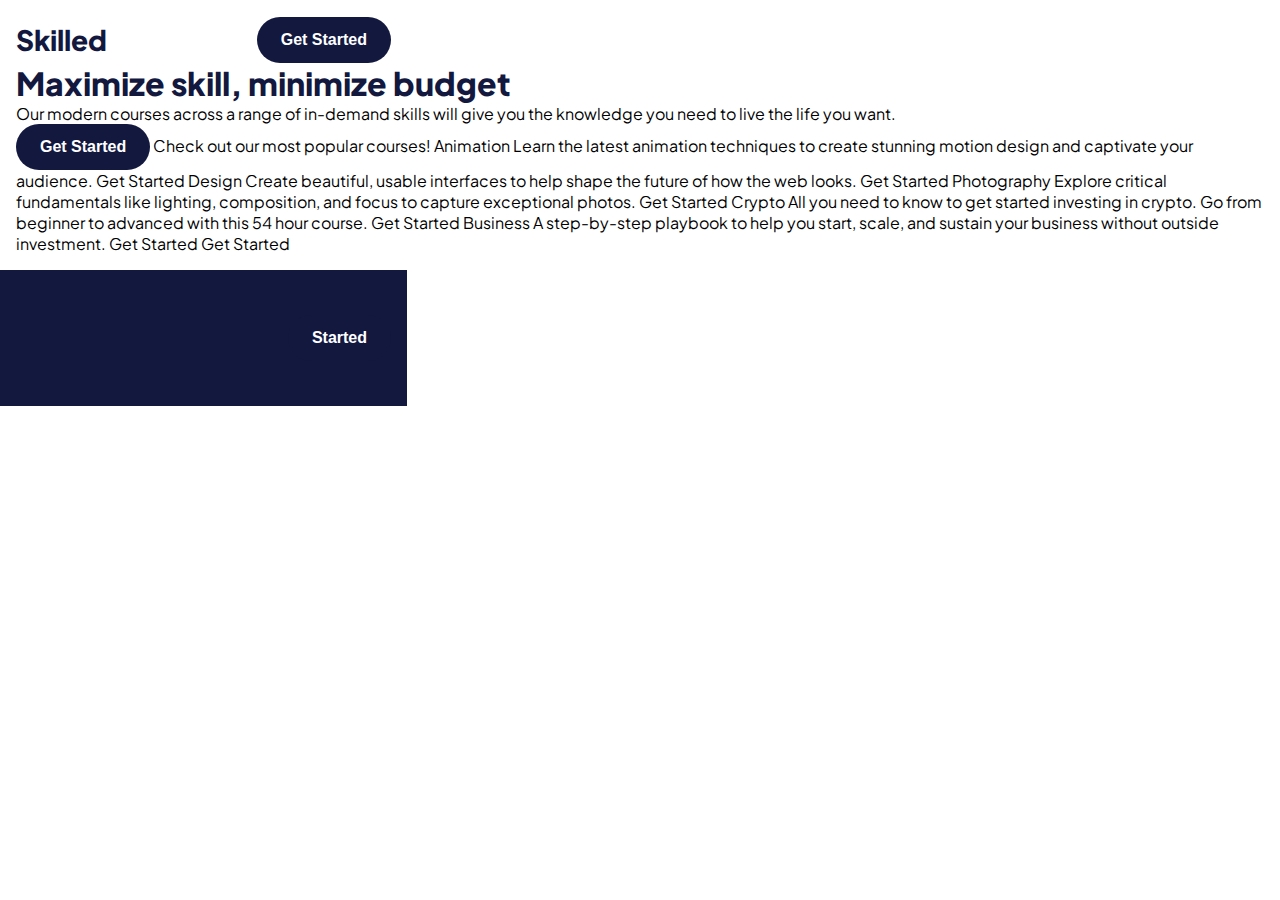
==== 5.skilled-elearning-landing-page/skilled-elearning-landing-page/starter-code/index.html @ 96f42844 "bitcampis davalebebi 1-5" ====
<!DOCTYPE html>
<html lang="en">

<head>
  <meta charset="UTF-8">
  <meta name="viewport" content="width=device-width, initial-scale=1.0">
  <link rel="preconnect" href="https://fonts.googleapis.com">
  <link rel="preconnect" href="https://fonts.gstatic.com" crossorigin>
  <link href="https://fonts.googleapis.com/css2?family=Plus+Jakarta+Sans&display=swap" rel="stylesheet">
  <link rel="icon" type="image/png" sizes="32x32" href="./assets/favicon-32x32.png">
  <link rel="stylesheet" href="style.css">
  <title>Frontend Mentor | Skilled e-learning landing page</title>
</head>

<body class="font">
  <div class="container">
    <div class="header">
      <div class="logo dark">Skilled</div>
      <button>Get Started</button>
    </div>
    <h1 class="dark">Maximize skill, minimize budget</h1>
    <p class="">
      Our modern courses across a range of in-demand skills will give you the
      knowledge you need to live the life you want.
    </p>
    <button>Get Started</button>

    Check out our most popular courses!

    Animation
    Learn the latest animation techniques to create stunning motion
    design and captivate your audience.
    Get Started

    Design
    Create beautiful, usable interfaces to help shape the future of
    how the web looks.
    Get Started

    Photography
    Explore critical fundamentals like lighting, composition, and focus
    to capture exceptional photos.
    Get Started

    Crypto
    All you need to know to get started investing in crypto. Go from beginner
    to advanced with this 54 hour course.
    Get Started

    Business
    A step-by-step playbook to help you start, scale, and sustain your business
    without outside investment.
    Get Started

    Get Started
  </div>
  <div class="footer">
    <div class="logo dark">Skilled</div>
    <button>Started</button>
  </div>
</body>

</html>
---- 5.skilled-elearning-landing-page/skilled-elearning-landing-page/starter-code/style.css ----
*{
    margin: 0;
    padding: 0;
}

:root{
    --h1-light: #c70a59;
}


body {
    font-family: 'Plus Jakarta Sans';
    font-style: normal;
}
.container {
    margin: 16px;
}
.dark {
    color: #13183F;
    font-weight: 800;
}
.header, .footer {
    width: 375px;
    display: flex;
    justify-content: space-between;
    align-items: center;    
}
.logo {
    font-size: 28px;
    margin: 6px 0px;
    line-height: 35px;
}
button {
    background: #13183F;
    color: white;
    border: 0;
    font-weight: 700;
    font-size: 16px;
    border-radius: 28px;
    line-height: 28px;
    padding: 9px 24px;
    margin: 0px;
}







.footer  {
    background-color: #13183F;
    color: white;
    height: 104px;
    padding: 16px;
}
.footer>h4 {
    background: linear-gradient(180deg, #4851FF 0%, #F02AA6 100%);
    border-radius: 28px;
    border-radius: 28px;
    line-height: 28px;
    padding: 9px 24px;
    margin: 0px;
}
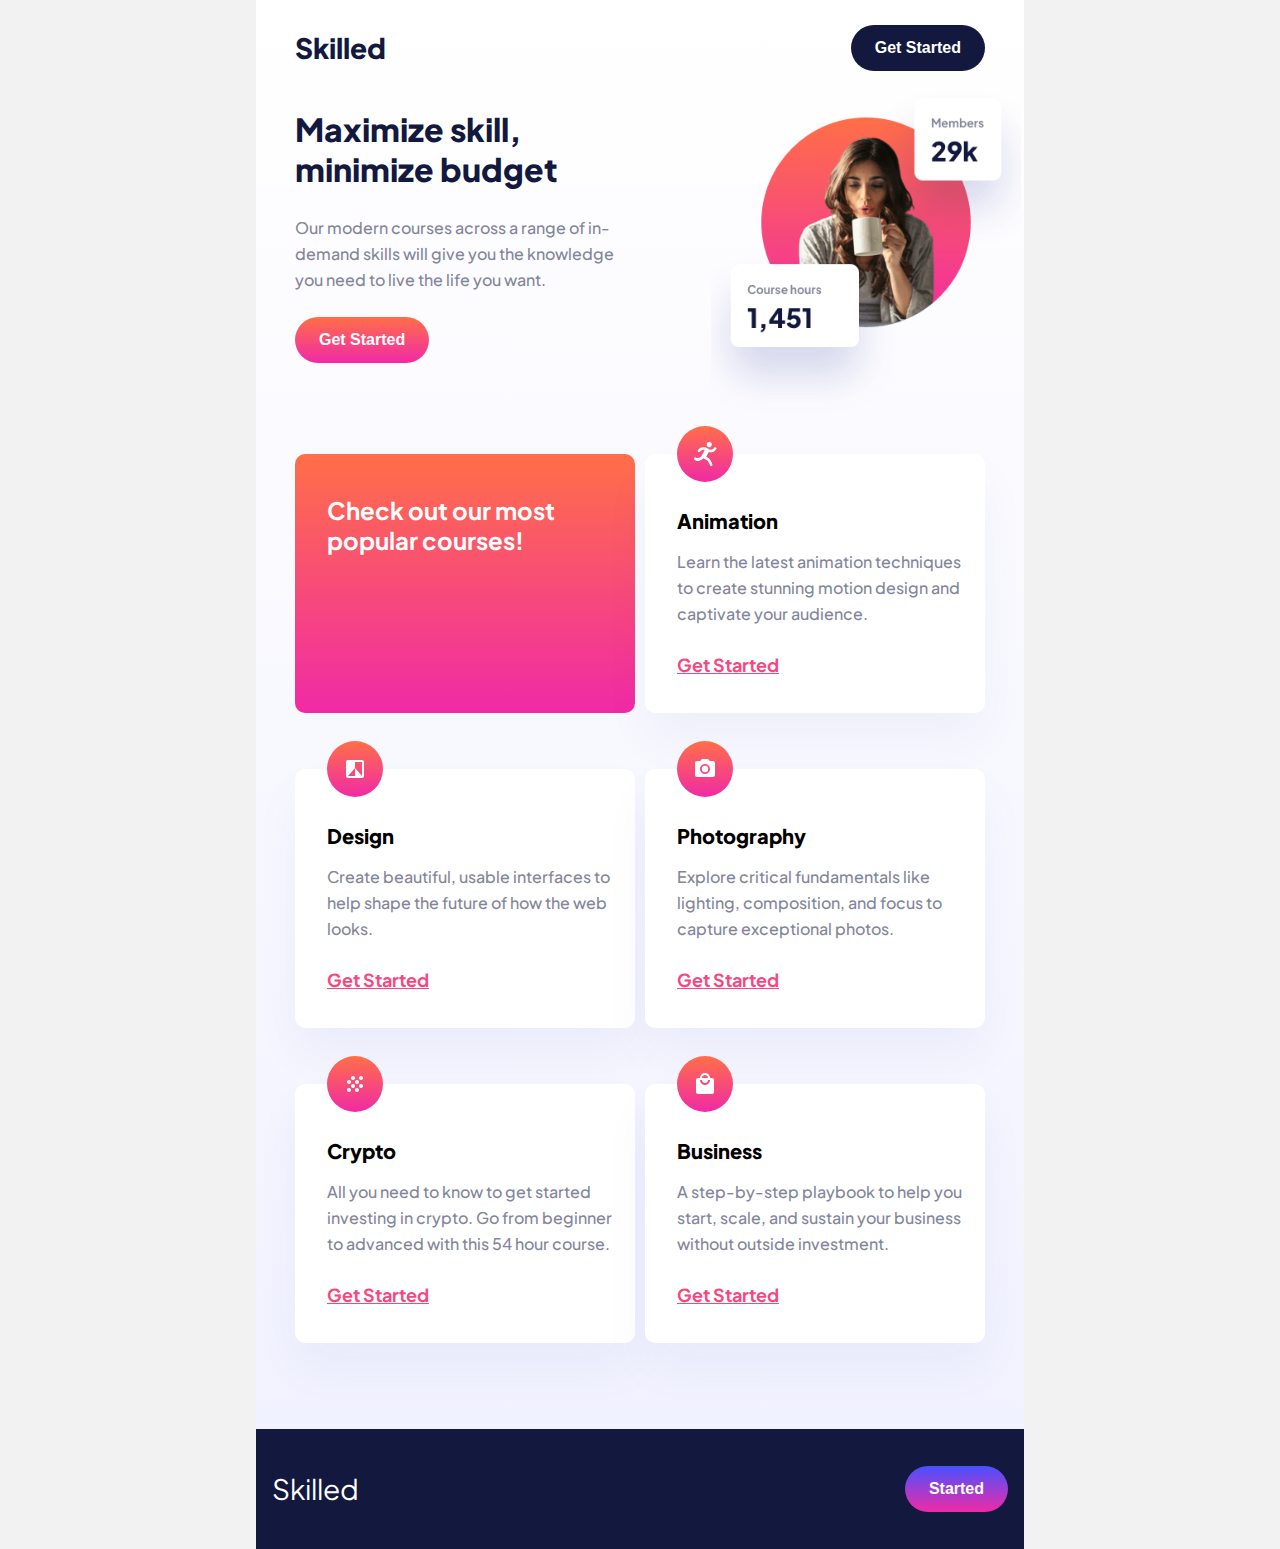
==== commit 11d00315: "5 - to finish, 6 added" ====
--- a/5.skilled-elearning-landing-page/skilled-elearning-landing-page/starter-code/index.html
+++ b/5.skilled-elearning-landing-page/skilled-elearning-landing-page/starter-code/index.html
@@ -14,49 +14,69 @@
 
 <body class="font">
   <div class="container">
-    <div class="header">
-      <div class="logo dark">Skilled</div>
-      <button>Get Started</button>
+    <div class="top">
+      <div class="header">
+        <div class="logo dark-text">Skilled</div>
+        <button>Get Started</button>
+      </div>
+      <div class="head-stats">
+        <div class="head">
+          <h1 class="dark-text">Maximize skill, minimize budget</h1>
+          <p>
+            Our modern courses across a range of in-demand skills will give you the
+            knowledge you need to live the life you want.
+          </p>
+          <button class="mdl-button">Get Started</button>
+        </div>
+        <div class="">
+          <img src="./assets/image-hero-mobile.png">
+        </div>
+      </div>
+      <div class="courses-grid">
+        <div class="courses-head">
+          <h2>Check out our most popular courses!</h2>
+        </div>
+        <div class="course-info">
+          <img src="./assets/icon-animation.svg">
+          <h3>Animation</h3>
+          <p>Learn the latest animation techniques to create stunning motion
+            design and captivate your audience.</p>
+          <a href="">Get Started</a>
+        </div>
+        <div class="course-info">
+          <img src="./assets/icon-design.svg">
+          <h3>Design</h3>
+          <p>Create beautiful, usable interfaces to help shape the future of
+            how the web looks.</p>
+          <a href="">Get Started</a>
+        </div>
+        <div class="course-info">
+          <img src="./assets/icon-photography.svg">
+          <h3>Photography</h3>
+          <p>Explore critical fundamentals like lighting, composition, and focus
+            to capture exceptional photos.</p>
+          <a href="">Get Started</a>
+        </div>
+        <div class="course-info">
+          <img src="./assets/icon-crypto.svg">
+          <h3>Crypto</h3>
+          <p>All you need to know to get started investing in crypto. Go from beginner
+            to advanced with this 54 hour course.</p>
+          <a href="">Get Started</a>
+        </div>
+        <div class="course-info">
+          <img src="./assets/icon-business.svg">
+          <h3>Business</h3>
+          <p>A step-by-step playbook to help you start, scale, and sustain your business
+            without outside investment.</p>
+          <a href="">Get Started</a>
+        </div>
+      </div>
     </div>
-    <h1 class="dark">Maximize skill, minimize budget</h1>
-    <p class="">
-      Our modern courses across a range of in-demand skills will give you the
-      knowledge you need to live the life you want.
-    </p>
-    <button>Get Started</button>
-
-    Check out our most popular courses!
-
-    Animation
-    Learn the latest animation techniques to create stunning motion
-    design and captivate your audience.
-    Get Started
-
-    Design
-    Create beautiful, usable interfaces to help shape the future of
-    how the web looks.
-    Get Started
-
-    Photography
-    Explore critical fundamentals like lighting, composition, and focus
-    to capture exceptional photos.
-    Get Started
-
-    Crypto
-    All you need to know to get started investing in crypto. Go from beginner
-    to advanced with this 54 hour course.
-    Get Started
-
-    Business
-    A step-by-step playbook to help you start, scale, and sustain your business
-    without outside investment.
-    Get Started
-
-    Get Started
-  </div>
-  <div class="footer">
-    <div class="logo dark">Skilled</div>
-    <button>Started</button>
+    <div class="footer">
+      <div class="logo">Skilled</div>
+      <button class="btm-button">Started</button>
+    </div>
   </div>
 </body>
 
--- a/5.skilled-elearning-landing-page/skilled-elearning-landing-page/starter-code/style.css
+++ b/5.skilled-elearning-landing-page/skilled-elearning-landing-page/starter-code/style.css
@@ -11,16 +11,22 @@
 body {
     font-family: 'Plus Jakarta Sans';
     font-style: normal;
+    display: flex;
+    justify-content: center;
+    background-color: #F2F2F2;;
 }
 .container {
-    margin: 16px;
+    background: linear-gradient(180deg, #FFFFFF 0%, #F0F1FF 100%);
+    width: 375px;
 }
-.dark {
+.dark-text {
     color: #13183F;
     font-weight: 800;
 }
+.top {
+    margin: 16px 16px 16px 80px;
+}
 .header, .footer {
-    width: 375px;
     display: flex;
     justify-content: space-between;
     align-items: center;    
@@ -41,18 +47,75 @@
     padding: 9px 24px;
     margin: 0px;
 }
-
-
-
-
-
-
-
+h1 {
+    margin-top: 38px;
+}
+p {
+    margin-top: 26px;
+    font-weight: 500;
+    font-size: 16px;
+    line-height: 162%;
+    color: #83869A;
+}
+.mdl-button {
+    background: linear-gradient(180deg, #FF6F48 0%, #F02AA6 100%);
+    margin-top: 24px;
+}
+h2 {
+    color: white;
+}
+img {
+    max-width: 100%;
+}
+.courses-grid {
+    display: grid;
+    grid-template-columns: auto;
+    grid-template-rows: 120px;
+    row-gap: 40px;
+}
+.courses-head {
+    background: linear-gradient(180deg, #FF6F48 0%, #F02AA6 100%);
+    padding: 24px 28px 32px;
+    border-radius: 10px;
+}
+.course-info {
+    padding: 0px 29px 32px 28px;
+    border-radius: 10px;
+    height: 227px; 
+    background: #FFFFFF;
+    box-shadow: 0px 25px 50px rgba(6, 22, 141, 0.0442381);
+}
+.course-info > img {
+    position: relative;
+    transform: translateY(-50%);
+}
+h3 {
+    margin-top: -6px;
+    font-weight: 800;
+    font-size: 20px;
+    line-height: 25px;
+}
+.course-info > p {
+    margin: 16px 0px 24px;
+}
+a {
+    font-weight: 700;
+    font-size: 18px;
+    line-height: 28px;
+    color: #F74780;
+}
+.test {
+    margin: 10px;
+    width: 100px;
+    height: 100px;
+    padding: 30px;
+    background-color: #4851FF;
+}
 .footer  {
     background-color: #13183F;
     color: white;
-    height: 104px;
-    padding: 16px;
+    height: 120px;
+    padding: 0px 16px;
 }
 .footer>h4 {
     background: linear-gradient(180deg, #4851FF 0%, #F02AA6 100%);
@@ -62,3 +125,67 @@
     padding: 9px 24px;
     margin: 0px;
 }
+.btm-button {
+    background: linear-gradient(180deg, #4851FF 0%, #F02AA6 100%);
+}
+
+@media screen and (min-width: 700px) {
+    .container {
+        width: 768px;
+    }
+    .top {
+        margin: 24px 39px 86px;
+    }
+    .head {
+        width: 398px;
+        height: 284px;
+    }
+    .head-stats {
+        display: flex;
+        justify-content: space-between;
+    }
+    img {
+        transform: translate(61px, 10px);
+    }
+    .courses-grid {
+        grid-template-columns: auto auto;
+        grid-template-rows: auto;
+        column-gap: 10px;
+        row-gap: 56px;
+        margin: 40px 0px 86px;
+    }
+    .courses-head {
+        padding: 41px 21px 0px 32px;
+        border-radius: 10px;
+        width: 287px;
+    }
+    .course-info {
+        padding: 0px 21px 32px 32px;
+        width: 287px;
+    }
+}
+
+@media screen and (min-width: 1400px) {
+
+    .container {
+        width: 1440px;
+    }
+    .top {
+        margin: 24px 165px 140px;
+    }
+    .courses-grid {
+        grid-template-columns: auto auto auto;
+        column-gap: 30px;
+        row-gap: 80px;
+        margin: 40px 0px 86px;
+    }
+    .courses-head {
+        padding: 64px 32px 0px 32px;
+        border-radius: 10px;
+        width: 286px;
+    }
+    .course-info {
+        padding: 0px 32px 40px 32px;
+        width: 286px;
+    }
+}
